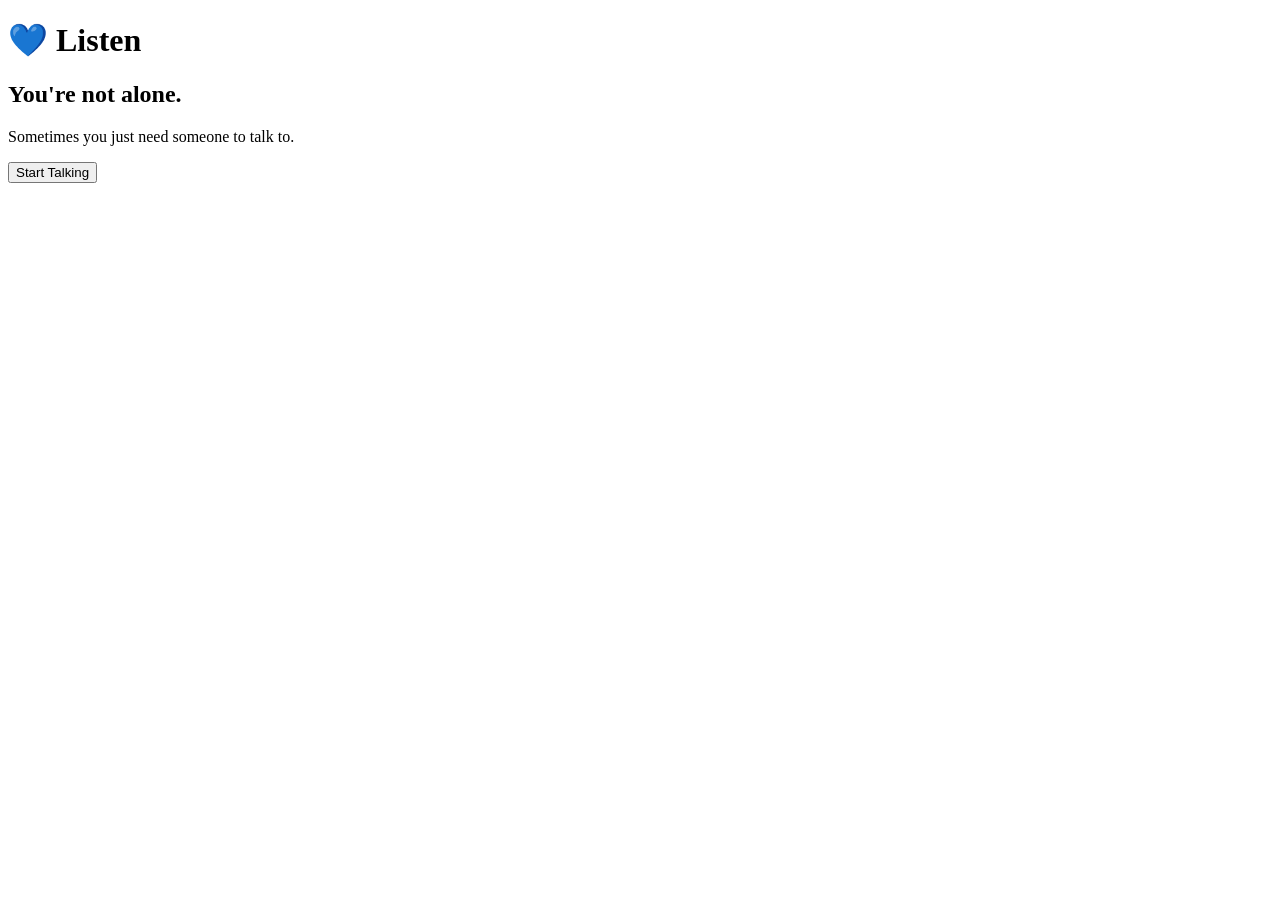
==== index.html @ 43df296c "Add initial HTML structure for Listen page" ====
<!DOCTYPE html>

<html>

<head>

    <title>Listen</title>

</head>

<body>

    <h1>💙 Listen</h1>

    <h2>You're not alone.</h2>

    <p>
        Sometimes you just need someone to talk to.
    </p>

    <button>
        Start Talking
    </button>

</body>

</html>
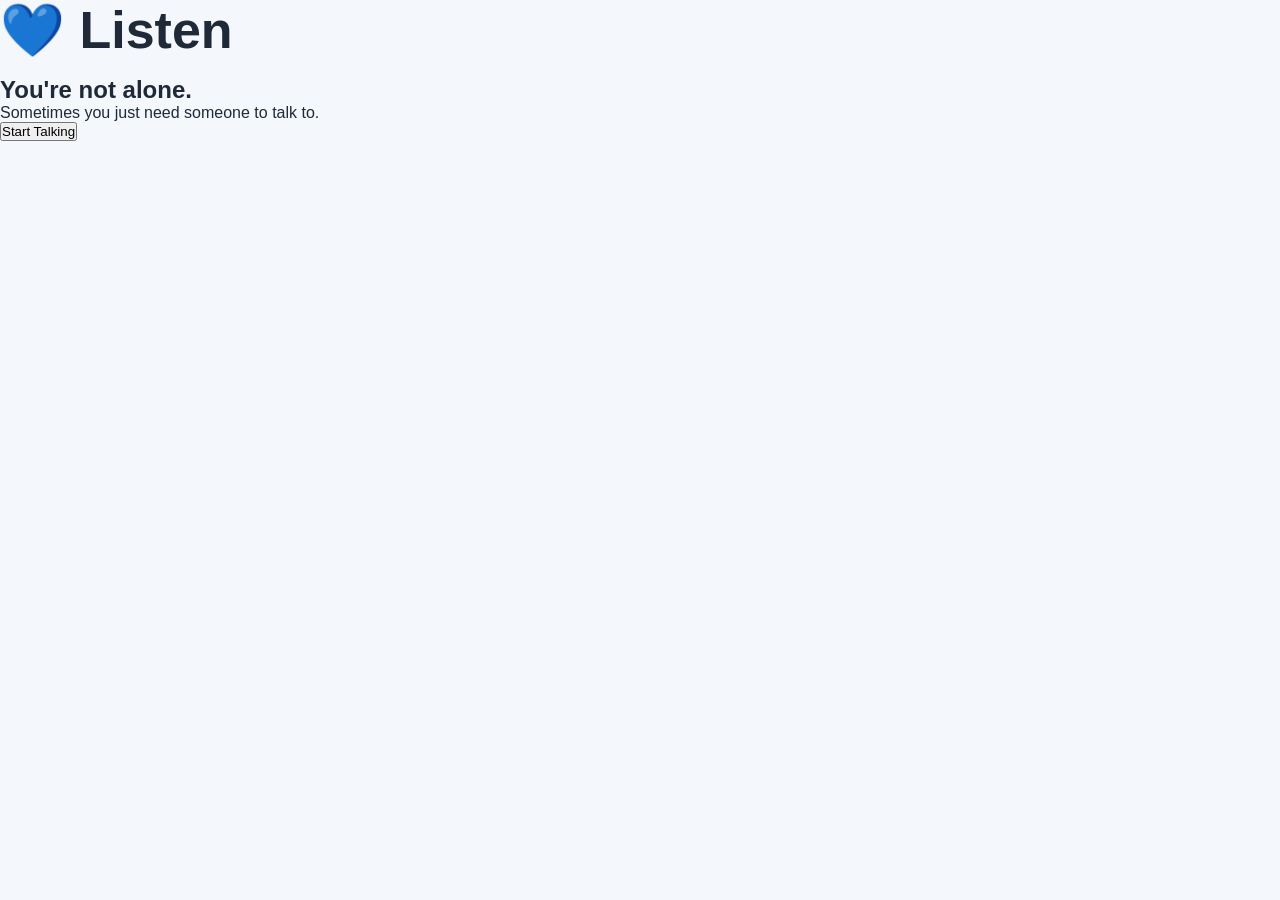
==== commit 19792d88: "Update index.html" ====
--- a/index.html
+++ b/index.html
@@ -4,7 +4,11 @@
 
 <head>
 
-    <title>Listen</title>
+    <title>Listen — Someone to Talk To</title>
+
+    <link rel="stylesheet" href="style.css">
+
+</head>
 
 </head>
 
--- a/style.css
+++ b/style.css
@@ -0,0 +1,133 @@
+* {
+    box-sizing: border-box;
+    margin: 0;
+    padding: 0;
+}
+
+body {
+    font-family: Arial, sans-serif;
+    background: #f4f7fb;
+    color: #1f2937;
+}
+
+
+/* MAIN PAGE */
+
+.home {
+    min-height: 100vh;
+
+    display: flex;
+    justify-content: center;
+    align-items: center;
+
+    padding: 25px;
+}
+
+
+.container {
+    max-width: 650px;
+    text-align: center;
+}
+
+
+/* HEART */
+
+.logo {
+    font-size: 65px;
+    margin-bottom: 25px;
+}
+
+
+/* TITLE */
+
+h1 {
+    font-size: 52px;
+    font-weight: 700;
+    margin-bottom: 15px;
+}
+
+
+/* SUBTITLE */
+
+.subtitle {
+    font-size: 22px;
+    color: #4b5563;
+    margin-bottom: 20px;
+}
+
+
+/* DESCRIPTION */
+
+.description {
+    font-size: 17px;
+    line-height: 1.7;
+
+    color: #6b7280;
+
+    margin-bottom: 35px;
+}
+
+
+/* BUTTON */
+
+.start-button {
+
+    display: inline-block;
+
+    padding: 16px 35px;
+
+    border-radius: 30px;
+
+    background: #2563eb;
+
+    color: white;
+
+    text-decoration: none;
+
+    font-size: 17px;
+
+    transition: 0.2s;
+}
+
+
+.start-button:hover {
+
+    transform: translateY(-2px);
+
+    background: #1d4ed8;
+}
+
+
+/* SMALL TEXT */
+
+.small-text {
+
+    margin-top: 22px;
+
+    font-size: 13px;
+
+    color: #9ca3af;
+}
+
+
+/* MOBILE */
+
+@media (max-width: 600px) {
+
+    h1 {
+        font-size: 38px;
+    }
+
+    .subtitle {
+        font-size: 19px;
+    }
+
+    .description {
+        font-size: 16px;
+    }
+
+    .logo {
+        font-size: 55px;
+    }
+
+}
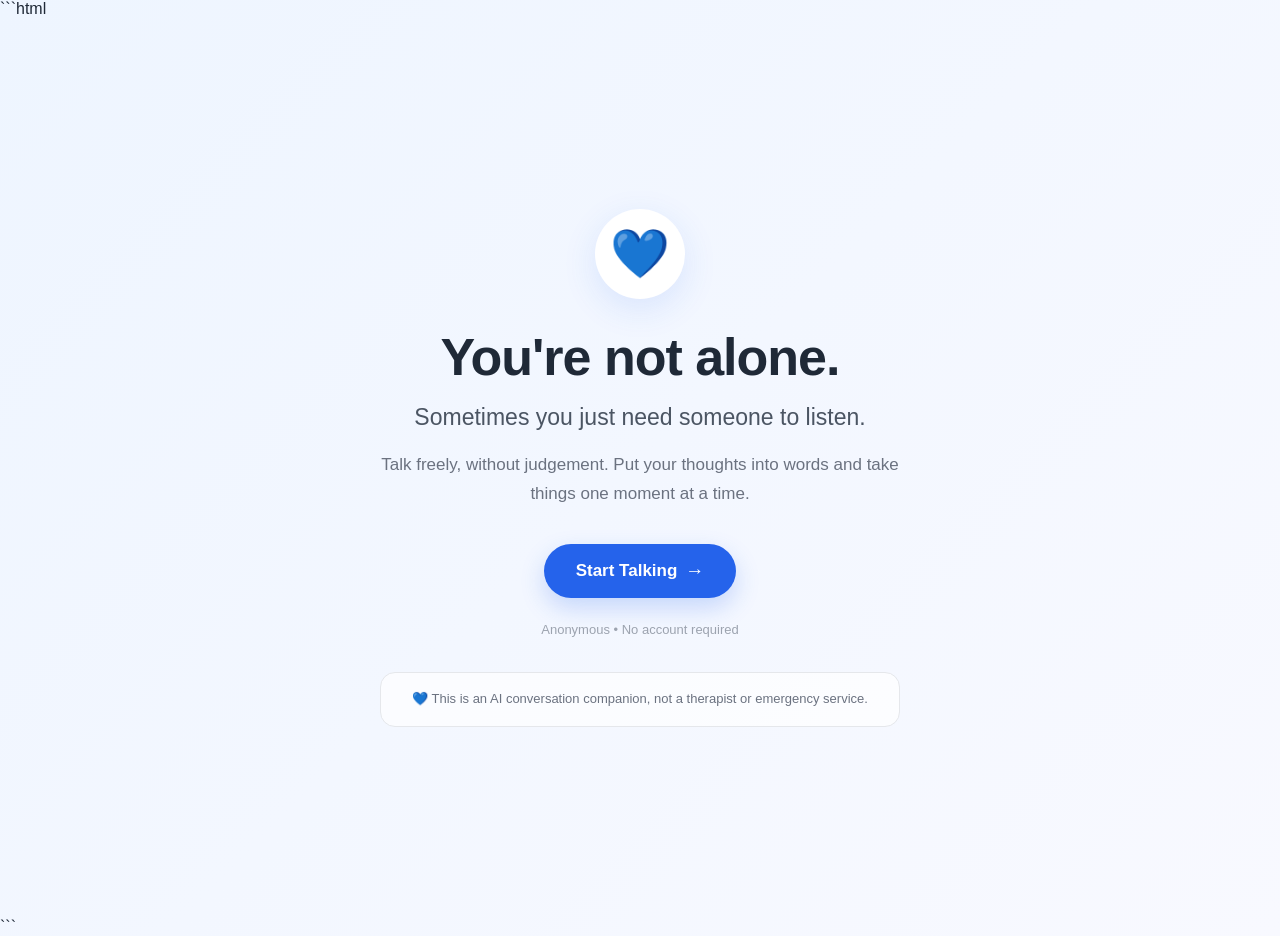
==== commit d1a1c694: "Update index.html" ====
--- a/index.html
+++ b/index.html
@@ -1,31 +1,396 @@
+```html
 <!DOCTYPE html>
-
-<html>
+<html lang="en">
 
 <head>
 
+    <meta charset="UTF-8">
+
+    <meta
+        name="viewport"
+        content="width=device-width, initial-scale=1.0"
+    >
+
     <title>Listen — Someone to Talk To</title>
 
-    <link rel="stylesheet" href="style.css">
+    <style>
+
+        * {
+            box-sizing: border-box;
+            margin: 0;
+            padding: 0;
+        }
+
+
+        body {
+
+            font-family:
+                -apple-system,
+                BlinkMacSystemFont,
+                "Segoe UI",
+                Arial,
+                sans-serif;
+
+            background:
+                linear-gradient(
+                    135deg,
+                    #eef5ff,
+                    #f8f9ff
+                );
+
+            color: #1f2937;
+
+            min-height: 100vh;
+
+        }
+
+
+        /* MAIN PAGE */
+
+        .home {
+
+            min-height: 100vh;
+
+            display: flex;
+
+            justify-content: center;
+
+            align-items: center;
+
+            padding: 25px;
+
+        }
+
+
+        .container {
+
+            width: 100%;
+
+            max-width: 650px;
+
+            text-align: center;
+
+        }
+
+
+        /* LOGO */
+
+        .logo {
+
+            width: 90px;
+
+            height: 90px;
+
+            margin: 0 auto 30px;
+
+            border-radius: 50%;
+
+            display: flex;
+
+            align-items: center;
+
+            justify-content: center;
+
+            background: white;
+
+            box-shadow:
+                0 10px 35px rgba(37, 99, 235, 0.12);
+
+            font-size: 48px;
+
+        }
+
+
+        /* TITLE */
+
+        h1 {
+
+            font-size: 52px;
+
+            line-height: 1.1;
+
+            font-weight: 700;
+
+            letter-spacing: -1px;
+
+            margin-bottom: 18px;
+
+        }
+
+
+        /* SUBTITLE */
+
+        .subtitle {
+
+            font-size: 23px;
+
+            color: #4b5563;
+
+            margin-bottom: 20px;
+
+        }
+
+
+        /* DESCRIPTION */
+
+        .description {
+
+            max-width: 520px;
+
+            margin: 0 auto 35px;
+
+            font-size: 17px;
+
+            line-height: 1.7;
+
+            color: #6b7280;
+
+        }
+
+
+        /* BUTTON */
+
+        .start-button {
+
+            display: inline-flex;
+
+            align-items: center;
+
+            justify-content: center;
+
+            gap: 8px;
+
+            padding: 16px 32px;
+
+            border-radius: 30px;
+
+            background: #2563eb;
+
+            color: white;
+
+            text-decoration: none;
+
+            font-size: 17px;
+
+            font-weight: 600;
+
+            box-shadow:
+                0 10px 25px rgba(37, 99, 235, 0.22);
+
+            transition:
+                transform 0.2s ease,
+                box-shadow 0.2s ease,
+                background 0.2s ease;
+
+        }
+
+
+        .start-button:hover {
+
+            background: #1d4ed8;
+
+            transform: translateY(-2px);
+
+            box-shadow:
+                0 14px 30px rgba(37, 99, 235, 0.28);
+
+        }
+
+
+        .arrow {
+
+            font-size: 19px;
+
+        }
+
+
+        /* TRUST TEXT */
+
+        .small-text {
+
+            margin-top: 24px;
+
+            font-size: 13px;
+
+            color: #9ca3af;
+
+        }
+
+
+        /* INFORMATION BOX */
+
+        .info {
+
+            margin: 35px auto 0;
+
+            max-width: 520px;
+
+            padding: 16px 20px;
+
+            border-radius: 15px;
+
+            background: rgba(255, 255, 255, 0.7);
+
+            border: 1px solid #e5e7eb;
+
+            color: #6b7280;
+
+            font-size: 13px;
+
+            line-height: 1.6;
+
+        }
+
+
+        /* MOBILE */
+
+        @media (max-width: 600px) {
+
+            .home {
+
+                padding: 20px;
+
+            }
+
+
+            .logo {
+
+                width: 75px;
+
+                height: 75px;
+
+                font-size: 40px;
+
+                margin-bottom: 25px;
+
+            }
+
+
+            h1 {
+
+                font-size: 38px;
+
+            }
+
+
+            .subtitle {
+
+                font-size: 19px;
+
+            }
+
+
+            .description {
+
+                font-size: 16px;
+
+            }
+
+
+            .start-button {
+
+                width: 100%;
+
+                max-width: 300px;
+
+            }
+
+        }
+
+    </style>
 
 </head>
 
-</head>
 
 <body>
 
-    <h1>💙 Listen</h1>
-
-    <h2>You're not alone.</h2>
-
-    <p>
-        Sometimes you just need someone to talk to.
-    </p>
-
-    <button>
-        Start Talking
-    </button>
+
+    <main class="home">
+
+
+        <div class="container">
+
+
+            <!-- LOGO -->
+
+            <div class="logo">
+
+                💙
+
+            </div>
+
+
+            <!-- TITLE -->
+
+            <h1>
+
+                You're not alone.
+
+            </h1>
+
+
+            <!-- SUBTITLE -->
+
+            <p class="subtitle">
+
+                Sometimes you just need someone to listen.
+
+            </p>
+
+
+            <!-- DESCRIPTION -->
+
+            <p class="description">
+
+                Talk freely, without judgement.
+                Put your thoughts into words
+                and take things one moment at a time.
+
+            </p>
+
+
+            <!-- START BUTTON -->
+
+            <a
+                href="chat.html"
+                class="start-button"
+            >
+
+                Start Talking
+
+                <span class="arrow">
+                    →
+                </span>
+
+            </a>
+
+
+            <!-- SMALL TEXT -->
+
+            <p class="small-text">
+
+                Anonymous • No account required
+
+            </p>
+
+
+            <!-- INFORMATION -->
+
+            <div class="info">
+
+                💙 This is an AI conversation companion,
+                not a therapist or emergency service.
+
+            </div>
+
+
+        </div>
+
+
+    </main>
+
 
 </body>
 
 </html>
+```
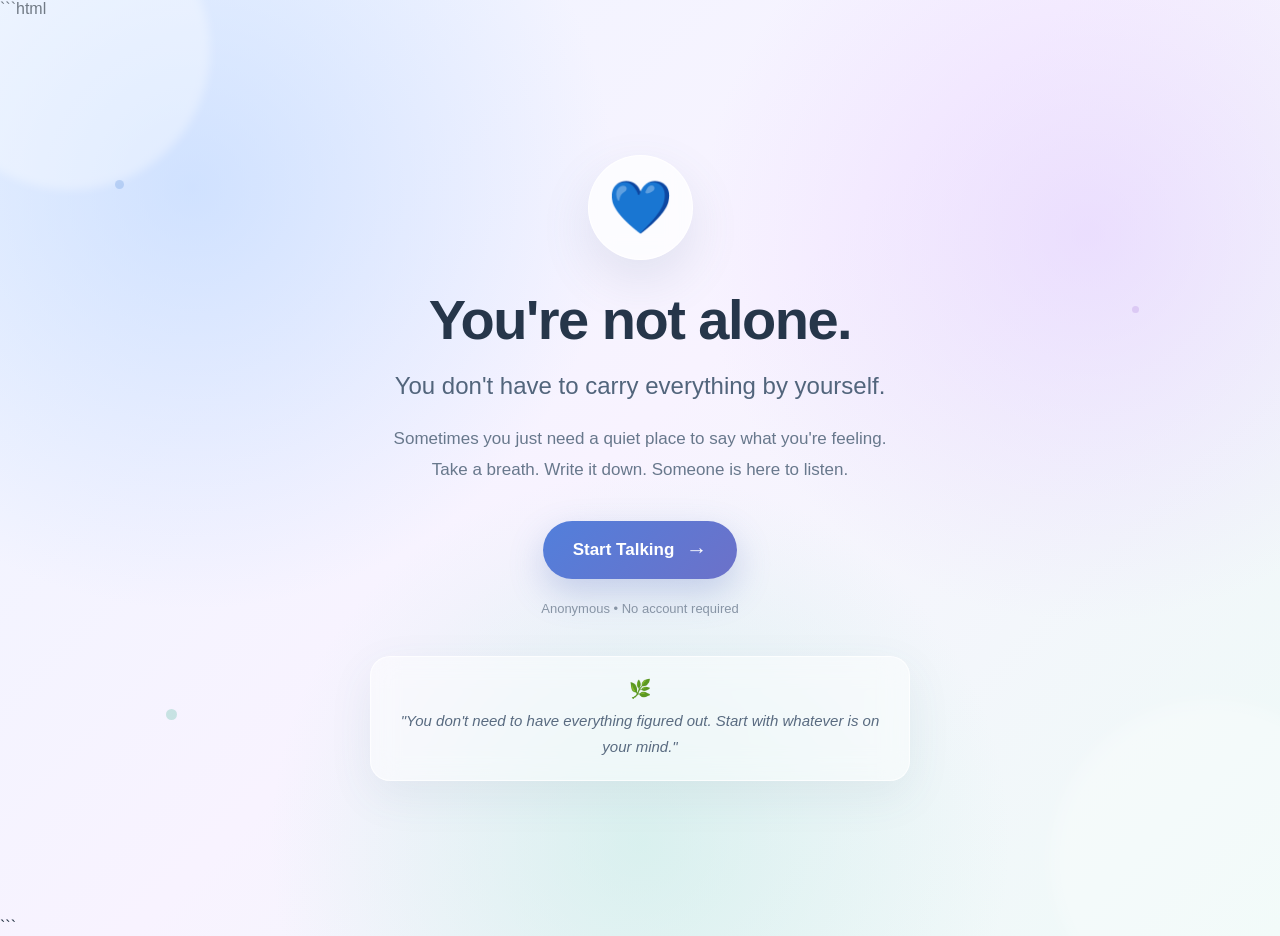
==== commit e3be941c: "Update index.html" ====
--- a/index.html
+++ b/index.html
@@ -6,12 +6,11 @@
 
     <meta charset="UTF-8">
 
-    <meta
-        name="viewport"
-        content="width=device-width, initial-scale=1.0"
-    >
-
-    <title>Listen — Someone to Talk To</title>
+    <meta name="viewport"
+          content="width=device-width, initial-scale=1.0">
+
+    <title>Listen — A Place to Talk</title>
+
 
     <style>
 
@@ -31,33 +30,107 @@
                 Arial,
                 sans-serif;
 
+            min-height: 100vh;
+
+            color: #263445;
+
+            overflow-x: hidden;
+
             background:
+
+                radial-gradient(
+                    circle at 15% 20%,
+                    rgba(180, 210, 255, 0.55),
+                    transparent 32%
+                ),
+
+                radial-gradient(
+                    circle at 85% 25%,
+                    rgba(224, 200, 255, 0.50),
+                    transparent 30%
+                ),
+
+                radial-gradient(
+                    circle at 50% 90%,
+                    rgba(190, 235, 225, 0.50),
+                    transparent 35%
+                ),
+
                 linear-gradient(
                     135deg,
-                    #eef5ff,
-                    #f8f9ff
+                    #eef5ff 0%,
+                    #f8f3ff 48%,
+                    #eefaf7 100%
                 );
 
-            color: #1f2937;
+        }
+
+
+        /* SOFT FLOATING LIGHTS */
+
+        body::before {
+
+            content: "";
+
+            position: fixed;
+
+            width: 280px;
+            height: 280px;
+
+            border-radius: 50%;
+
+            background:
+                rgba(255, 255, 255, 0.35);
+
+            filter: blur(5px);
+
+            top: -90px;
+            left: -70px;
+
+            pointer-events: none;
+
+        }
+
+
+        body::after {
+
+            content: "";
+
+            position: fixed;
+
+            width: 320px;
+            height: 320px;
+
+            border-radius: 50%;
+
+            background:
+                rgba(255, 255, 255, 0.28);
+
+            filter: blur(8px);
+
+            bottom: -120px;
+            right: -90px;
+
+            pointer-events: none;
+
+        }
+
+
+        /* MAIN */
+
+        .home {
 
             min-height: 100vh;
 
-        }
-
-
-        /* MAIN PAGE */
-
-        .home {
-
-            min-height: 100vh;
-
             display: flex;
 
             justify-content: center;
 
             align-items: center;
 
-            padding: 25px;
+            padding: 30px 20px;
+
+            position: relative;
 
         }
 
@@ -66,10 +139,14 @@
 
             width: 100%;
 
-            max-width: 650px;
+            max-width: 680px;
 
             text-align: center;
 
+            position: relative;
+
+            z-index: 2;
+
         }
 
 
@@ -77,9 +154,9 @@
 
         .logo {
 
-            width: 90px;
-
-            height: 90px;
+            width: 105px;
+
+            height: 105px;
 
             margin: 0 auto 30px;
 
@@ -91,12 +168,39 @@
 
             justify-content: center;
 
-            background: white;
+            font-size: 52px;
+
+            background:
+
+                rgba(255, 255, 255, 0.70);
+
+            border:
+
+                1px solid rgba(255,255,255,0.85);
 
             box-shadow:
-                0 10px 35px rgba(37, 99, 235, 0.12);
-
-            font-size: 48px;
+
+                0 20px 50px
+                rgba(90, 110, 150, 0.14);
+
+            backdrop-filter: blur(12px);
+
+            animation:
+
+                gentleFloat 5s ease-in-out infinite;
+
+        }
+
+
+        @keyframes gentleFloat {
+
+            0%, 100% {
+                transform: translateY(0);
+            }
+
+            50% {
+                transform: translateY(-7px);
+            }
 
         }
 
@@ -105,26 +209,30 @@
 
         h1 {
 
-            font-size: 52px;
-
-            line-height: 1.1;
+            font-size: 56px;
+
+            line-height: 1.08;
 
             font-weight: 700;
 
-            letter-spacing: -1px;
+            letter-spacing: -1.5px;
+
+            color: #26364a;
 
             margin-bottom: 18px;
 
         }
 
 
-        /* SUBTITLE */
+        /* SUPPORTIVE LINE */
 
         .subtitle {
 
-            font-size: 23px;
-
-            color: #4b5563;
+            font-size: 24px;
+
+            line-height: 1.5;
+
+            color: #52657c;
 
             margin-bottom: 20px;
 
@@ -135,109 +243,216 @@
 
         .description {
 
-            max-width: 520px;
-
-            margin: 0 auto 35px;
+            max-width: 550px;
+
+            margin: 0 auto 36px;
 
             font-size: 17px;
 
+            line-height: 1.8;
+
+            color: #68788c;
+
+        }
+
+
+        /* BUTTON */
+
+        .start-button {
+
+            display: inline-flex;
+
+            align-items: center;
+
+            justify-content: center;
+
+            gap: 12px;
+
+            min-width: 190px;
+
+            padding: 17px 30px;
+
+            border-radius: 35px;
+
+            background:
+
+                linear-gradient(
+                    135deg,
+                    #527fdb,
+                    #6c71c9
+                );
+
+            color: white;
+
+            text-decoration: none;
+
+            font-size: 17px;
+
+            font-weight: 600;
+
+            box-shadow:
+
+                0 14px 35px
+                rgba(82, 112, 190, 0.28);
+
+            transition:
+
+                transform 0.25s ease,
+                box-shadow 0.25s ease;
+
+        }
+
+
+        .start-button:hover {
+
+            transform: translateY(-3px);
+
+            box-shadow:
+
+                0 18px 40px
+                rgba(82, 112, 190, 0.35);
+
+        }
+
+
+        .arrow {
+
+            font-size: 21px;
+
+            transition:
+                transform 0.25s ease;
+
+        }
+
+
+        .start-button:hover .arrow {
+
+            transform: translateX(4px);
+
+        }
+
+
+        /* TRUST */
+
+        .small-text {
+
+            margin-top: 22px;
+
+            font-size: 13px;
+
+            color: #8794a5;
+
+        }
+
+
+        /* SUPPORT CARD */
+
+        .support-card {
+
+            max-width: 540px;
+
+            margin: 40px auto 0;
+
+            padding: 21px 25px;
+
+            border-radius: 20px;
+
+            background:
+
+                rgba(255, 255, 255, 0.48);
+
+            border:
+
+                1px solid
+                rgba(255, 255, 255, 0.70);
+
+            box-shadow:
+
+                0 15px 45px
+                rgba(80, 100, 130, 0.08);
+
+            backdrop-filter: blur(14px);
+
+        }
+
+
+        .support-card .quote {
+
+            font-size: 15px;
+
             line-height: 1.7;
 
-            color: #6b7280;
-
-        }
-
-
-        /* BUTTON */
-
-        .start-button {
-
-            display: inline-flex;
-
-            align-items: center;
-
-            justify-content: center;
-
-            gap: 8px;
-
-            padding: 16px 32px;
-
-            border-radius: 30px;
-
-            background: #2563eb;
-
-            color: white;
-
-            text-decoration: none;
-
-            font-size: 17px;
-
-            font-weight: 600;
-
-            box-shadow:
-                0 10px 25px rgba(37, 99, 235, 0.22);
-
-            transition:
-                transform 0.2s ease,
-                box-shadow 0.2s ease,
-                background 0.2s ease;
-
-        }
-
-
-        .start-button:hover {
-
-            background: #1d4ed8;
-
-            transform: translateY(-2px);
-
-            box-shadow:
-                0 14px 30px rgba(37, 99, 235, 0.28);
-
-        }
-
-
-        .arrow {
-
-            font-size: 19px;
-
-        }
-
-
-        /* TRUST TEXT */
-
-        .small-text {
-
-            margin-top: 24px;
-
-            font-size: 13px;
-
-            color: #9ca3af;
-
-        }
-
-
-        /* INFORMATION BOX */
-
-        .info {
-
-            margin: 35px auto 0;
-
-            max-width: 520px;
-
-            padding: 16px 20px;
-
-            border-radius: 15px;
-
-            background: rgba(255, 255, 255, 0.7);
-
-            border: 1px solid #e5e7eb;
-
-            color: #6b7280;
-
-            font-size: 13px;
-
-            line-height: 1.6;
+            color: #596b80;
+
+            font-style: italic;
+
+        }
+
+
+        .support-card .heart {
+
+            display: block;
+
+            font-size: 18px;
+
+            margin-bottom: 8px;
+
+        }
+
+
+        /* DECORATIVE DOTS */
+
+        .dot {
+
+            position: fixed;
+
+            border-radius: 50%;
+
+            pointer-events: none;
+
+            opacity: 0.45;
+
+        }
+
+
+        .dot-one {
+
+            width: 9px;
+            height: 9px;
+
+            background: #8bb2e8;
+
+            top: 20%;
+
+            left: 9%;
+
+        }
+
+
+        .dot-two {
+
+            width: 7px;
+            height: 7px;
+
+            background: #c7a8e8;
+
+            top: 34%;
+
+            right: 11%;
+
+        }
+
+
+        .dot-three {
+
+            width: 11px;
+            height: 11px;
+
+            background: #8fcfc0;
+
+            bottom: 20%;
+
+            left: 13%;
 
         }
 
@@ -248,16 +463,17 @@
 
             .home {
 
-                padding: 20px;
+                padding:
+                    35px 20px;
 
             }
 
 
             .logo {
 
-                width: 75px;
-
-                height: 75px;
+                width: 82px;
+
+                height: 82px;
 
                 font-size: 40px;
 
@@ -268,7 +484,9 @@
 
             h1 {
 
-                font-size: 38px;
+                font-size: 40px;
+
+                letter-spacing: -1px;
 
             }
 
@@ -282,7 +500,9 @@
 
             .description {
 
-                font-size: 16px;
+                font-size: 15.5px;
+
+                line-height: 1.7;
 
             }
 
@@ -295,6 +515,15 @@
 
             }
 
+
+            .support-card {
+
+                margin-top: 32px;
+
+                padding: 18px;
+
+            }
+
         }
 
     </style>
@@ -305,6 +534,17 @@
 <body>
 
 
+    <!-- DECORATIVE ELEMENTS -->
+
+    <div class="dot dot-one"></div>
+
+    <div class="dot dot-two"></div>
+
+    <div class="dot dot-three"></div>
+
+
+    <!-- MAIN PAGE -->
+
     <main class="home">
 
 
@@ -333,7 +573,8 @@
 
             <p class="subtitle">
 
-                Sometimes you just need someone to listen.
+                You don't have to carry everything
+                by yourself.
 
             </p>
 
@@ -342,14 +583,18 @@
 
             <p class="description">
 
-                Talk freely, without judgement.
-                Put your thoughts into words
-                and take things one moment at a time.
+                Sometimes you just need a quiet place
+                to say what you're feeling.
+
+                <br>
+
+                Take a breath. Write it down.
+                Someone is here to listen.
 
             </p>
 
 
-            <!-- START BUTTON -->
+            <!-- BUTTON -->
 
             <a
                 href="chat.html"
@@ -374,12 +619,22 @@
             </p>
 
 
-            <!-- INFORMATION -->
-
-            <div class="info">
-
-                💙 This is an AI conversation companion,
-                not a therapist or emergency service.
+            <!-- SUPPORTIVE MESSAGE -->
+
+            <div class="support-card">
+
+                <span class="heart">
+                    🌿
+                </span>
+
+                <p class="quote">
+
+                    "You don't need to have
+                    everything figured out.
+                    Start with whatever is
+                    on your mind."
+
+                </p>
 
             </div>
 
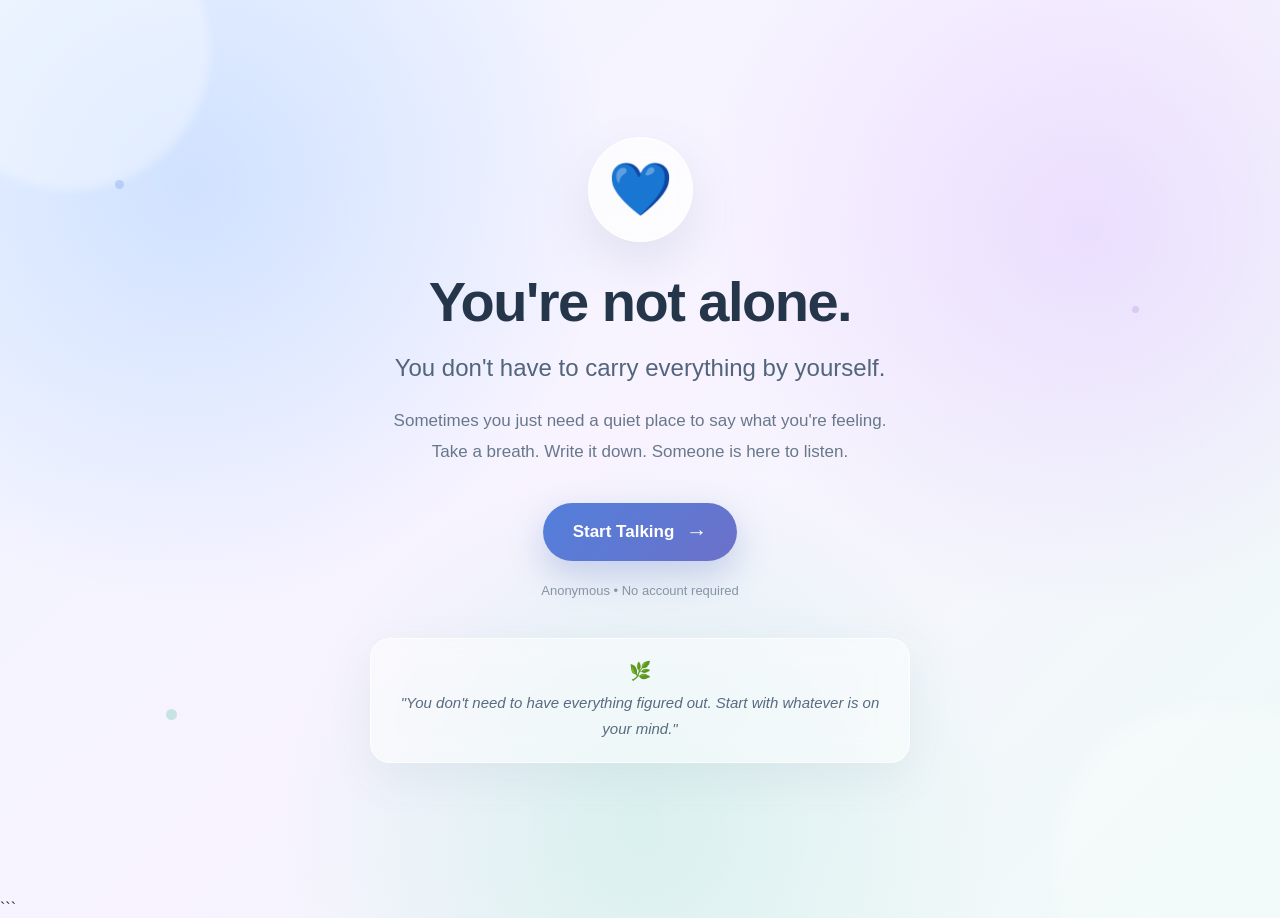
==== commit 5e17a235: "Remove markdown code block from index.html" ====
--- a/index.html
+++ b/index.html
@@ -1,4 +1,3 @@
-```html
 <!DOCTYPE html>
 <html lang="en">
 
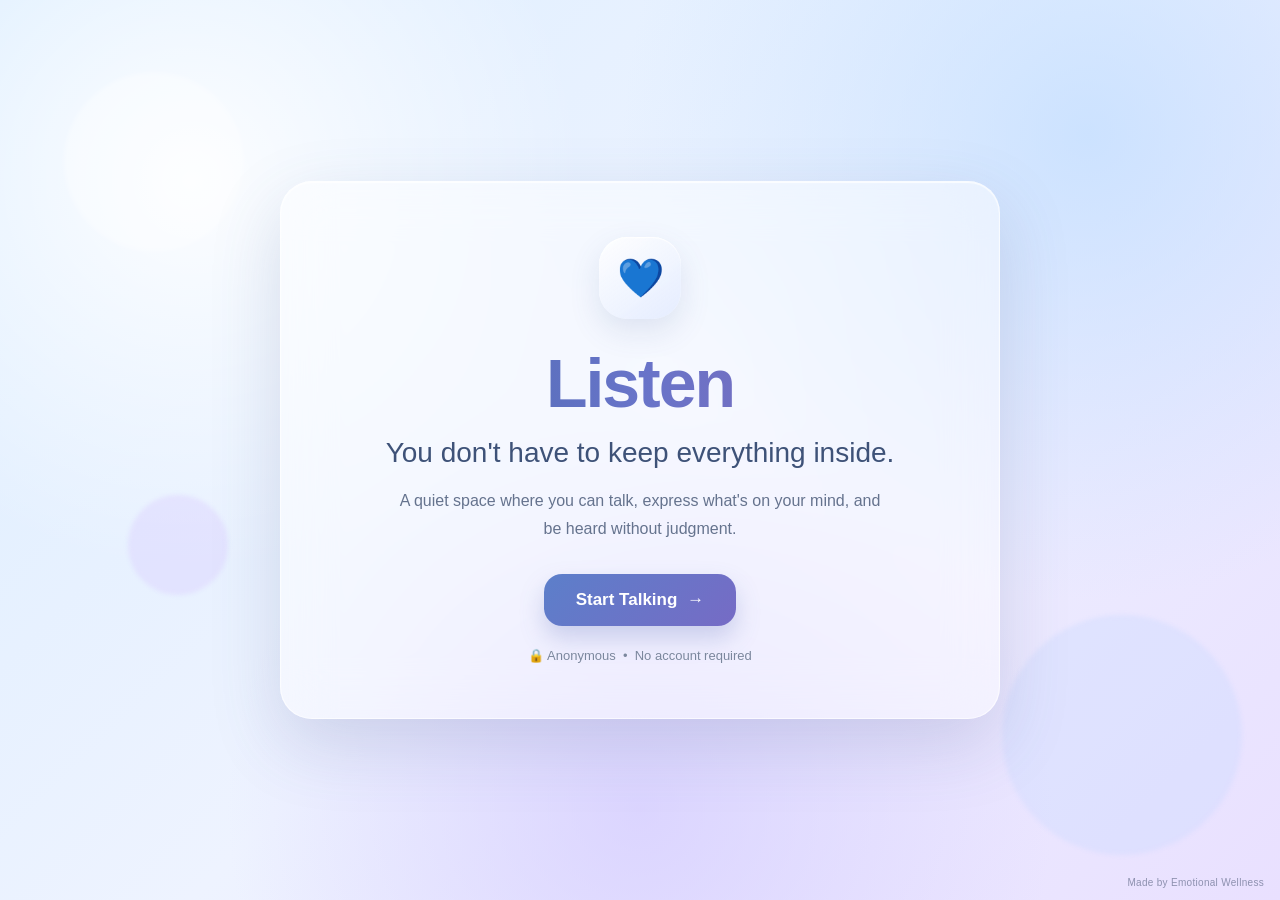
==== commit 3e6cff1a: "Update index.html" ====
--- a/index.html
+++ b/index.html
@@ -1,650 +1,322 @@
 <!DOCTYPE html>
 <html lang="en">
-
 <head>
-
-    <meta charset="UTF-8">
-
-    <meta name="viewport"
-          content="width=device-width, initial-scale=1.0">
-
-    <title>Listen — A Place to Talk</title>
-
-
-    <style>
-
-        * {
-            box-sizing: border-box;
-            margin: 0;
-            padding: 0;
-        }
-
-
-        body {
-
-            font-family:
-                -apple-system,
-                BlinkMacSystemFont,
-                "Segoe UI",
-                Arial,
-                sans-serif;
-
-            min-height: 100vh;
-
-            color: #263445;
-
-            overflow-x: hidden;
-
-            background:
-
-                radial-gradient(
-                    circle at 15% 20%,
-                    rgba(180, 210, 255, 0.55),
-                    transparent 32%
-                ),
-
-                radial-gradient(
-                    circle at 85% 25%,
-                    rgba(224, 200, 255, 0.50),
-                    transparent 30%
-                ),
-
-                radial-gradient(
-                    circle at 50% 90%,
-                    rgba(190, 235, 225, 0.50),
-                    transparent 35%
-                ),
-
-                linear-gradient(
-                    135deg,
-                    #eef5ff 0%,
-                    #f8f3ff 48%,
-                    #eefaf7 100%
-                );
-
-        }
-
-
-        /* SOFT FLOATING LIGHTS */
-
-        body::before {
-
-            content: "";
-
-            position: fixed;
-
-            width: 280px;
-            height: 280px;
-
-            border-radius: 50%;
-
-            background:
-                rgba(255, 255, 255, 0.35);
-
-            filter: blur(5px);
-
-            top: -90px;
-            left: -70px;
-
-            pointer-events: none;
-
-        }
-
-
-        body::after {
-
-            content: "";
-
-            position: fixed;
-
-            width: 320px;
-            height: 320px;
-
-            border-radius: 50%;
-
-            background:
-                rgba(255, 255, 255, 0.28);
-
-            filter: blur(8px);
-
-            bottom: -120px;
-            right: -90px;
-
-            pointer-events: none;
-
-        }
-
-
-        /* MAIN */
-
-        .home {
-
-            min-height: 100vh;
-
-            display: flex;
-
-            justify-content: center;
-
-            align-items: center;
-
-            padding: 30px 20px;
-
-            position: relative;
-
-        }
-
-
-        .container {
-
-            width: 100%;
-
-            max-width: 680px;
-
-            text-align: center;
-
-            position: relative;
-
-            z-index: 2;
-
-        }
-
-
-        /* LOGO */
-
-        .logo {
-
-            width: 105px;
-
-            height: 105px;
-
-            margin: 0 auto 30px;
-
-            border-radius: 50%;
-
-            display: flex;
-
-            align-items: center;
-
-            justify-content: center;
-
-            font-size: 52px;
-
-            background:
-
-                rgba(255, 255, 255, 0.70);
-
-            border:
-
-                1px solid rgba(255,255,255,0.85);
-
-            box-shadow:
-
-                0 20px 50px
-                rgba(90, 110, 150, 0.14);
-
-            backdrop-filter: blur(12px);
-
-            animation:
-
-                gentleFloat 5s ease-in-out infinite;
-
-        }
-
-
-        @keyframes gentleFloat {
-
-            0%, 100% {
-                transform: translateY(0);
-            }
-
-            50% {
-                transform: translateY(-7px);
-            }
-
-        }
-
-
-        /* TITLE */
-
-        h1 {
-
-            font-size: 56px;
-
-            line-height: 1.08;
-
-            font-weight: 700;
-
-            letter-spacing: -1.5px;
-
-            color: #26364a;
-
-            margin-bottom: 18px;
-
-        }
-
-
-        /* SUPPORTIVE LINE */
-
-        .subtitle {
-
-            font-size: 24px;
-
-            line-height: 1.5;
-
-            color: #52657c;
-
-            margin-bottom: 20px;
-
-        }
-
-
-        /* DESCRIPTION */
-
-        .description {
-
-            max-width: 550px;
-
-            margin: 0 auto 36px;
-
-            font-size: 17px;
-
-            line-height: 1.8;
-
-            color: #68788c;
-
-        }
-
-
-        /* BUTTON */
-
-        .start-button {
-
-            display: inline-flex;
-
-            align-items: center;
-
-            justify-content: center;
-
-            gap: 12px;
-
-            min-width: 190px;
-
-            padding: 17px 30px;
-
-            border-radius: 35px;
-
-            background:
-
-                linear-gradient(
-                    135deg,
-                    #527fdb,
-                    #6c71c9
-                );
-
-            color: white;
-
-            text-decoration: none;
-
-            font-size: 17px;
-
-            font-weight: 600;
-
-            box-shadow:
-
-                0 14px 35px
-                rgba(82, 112, 190, 0.28);
-
-            transition:
-
-                transform 0.25s ease,
-                box-shadow 0.25s ease;
-
-        }
-
-
-        .start-button:hover {
-
-            transform: translateY(-3px);
-
-            box-shadow:
-
-                0 18px 40px
-                rgba(82, 112, 190, 0.35);
-
-        }
-
-
-        .arrow {
-
-            font-size: 21px;
-
-            transition:
-                transform 0.25s ease;
-
-        }
-
-
-        .start-button:hover .arrow {
-
-            transform: translateX(4px);
-
-        }
-
-
-        /* TRUST */
-
-        .small-text {
-
-            margin-top: 22px;
-
-            font-size: 13px;
-
-            color: #8794a5;
-
-        }
-
-
-        /* SUPPORT CARD */
-
-        .support-card {
-
-            max-width: 540px;
-
-            margin: 40px auto 0;
-
-            padding: 21px 25px;
-
-            border-radius: 20px;
-
-            background:
-
-                rgba(255, 255, 255, 0.48);
-
-            border:
-
-                1px solid
-                rgba(255, 255, 255, 0.70);
-
-            box-shadow:
-
-                0 15px 45px
-                rgba(80, 100, 130, 0.08);
-
-            backdrop-filter: blur(14px);
-
-        }
-
-
-        .support-card .quote {
-
-            font-size: 15px;
-
-            line-height: 1.7;
-
-            color: #596b80;
-
-            font-style: italic;
-
-        }
-
-
-        .support-card .heart {
-
-            display: block;
-
-            font-size: 18px;
-
-            margin-bottom: 8px;
-
-        }
-
-
-        /* DECORATIVE DOTS */
-
-        .dot {
-
-            position: fixed;
-
-            border-radius: 50%;
-
-            pointer-events: none;
-
-            opacity: 0.45;
-
-        }
-
-
-        .dot-one {
-
-            width: 9px;
-            height: 9px;
-
-            background: #8bb2e8;
-
-            top: 20%;
-
-            left: 9%;
-
-        }
-
-
-        .dot-two {
-
-            width: 7px;
-            height: 7px;
-
-            background: #c7a8e8;
-
-            top: 34%;
-
-            right: 11%;
-
-        }
-
-
-        .dot-three {
-
-            width: 11px;
-            height: 11px;
-
-            background: #8fcfc0;
-
-            bottom: 20%;
-
-            left: 13%;
-
-        }
-
-
-        /* MOBILE */
-
-        @media (max-width: 600px) {
-
-            .home {
-
-                padding:
-                    35px 20px;
-
-            }
-
-
-            .logo {
-
-                width: 82px;
-
-                height: 82px;
-
-                font-size: 40px;
-
-                margin-bottom: 25px;
-
-            }
-
-
-            h1 {
-
-                font-size: 40px;
-
-                letter-spacing: -1px;
-
-            }
-
-
-            .subtitle {
-
-                font-size: 19px;
-
-            }
-
-
-            .description {
-
-                font-size: 15.5px;
-
-                line-height: 1.7;
-
-            }
-
-
-            .start-button {
-
-                width: 100%;
-
-                max-width: 300px;
-
-            }
-
-
-            .support-card {
-
-                margin-top: 32px;
-
-                padding: 18px;
-
-            }
-
-        }
-
-    </style>
-
+  <meta charset="UTF-8">
+  <meta name="viewport" content="width=device-width, initial-scale=1.0">
+
+  <title>Listen — Emotional Wellness</title>
+
+  <style>
+    * {
+      margin: 0;
+      padding: 0;
+      box-sizing: border-box;
+    }
+
+    body {
+      min-height: 100vh;
+      font-family: -apple-system, BlinkMacSystemFont, "Segoe UI",
+                   Roboto, Helvetica, Arial, sans-serif;
+
+      background:
+        radial-gradient(circle at 15% 20%, rgba(255,255,255,0.9), transparent 30%),
+        radial-gradient(circle at 85% 15%, rgba(190,220,255,0.7), transparent 35%),
+        radial-gradient(circle at 50% 90%, rgba(210,200,255,0.65), transparent 40%),
+        linear-gradient(135deg, #dceeff, #eef3ff, #e9e0ff);
+
+      display: flex;
+      justify-content: center;
+      align-items: center;
+
+      color: #253858;
+      overflow: hidden;
+    }
+
+    /* Soft floating background circles */
+
+    .circle {
+      position: fixed;
+      border-radius: 50%;
+      filter: blur(2px);
+      opacity: 0.35;
+      pointer-events: none;
+      animation: float 8s ease-in-out infinite;
+    }
+
+    .circle.one {
+      width: 180px;
+      height: 180px;
+      background: #ffffff;
+      top: 8%;
+      left: 5%;
+    }
+
+    .circle.two {
+      width: 240px;
+      height: 240px;
+      background: #c9d9ff;
+      bottom: 5%;
+      right: 3%;
+      animation-delay: 2s;
+    }
+
+    .circle.three {
+      width: 100px;
+      height: 100px;
+      background: #d8c8ff;
+      top: 55%;
+      left: 10%;
+      animation-delay: 4s;
+    }
+
+    @keyframes float {
+      0%, 100% {
+        transform: translateY(0);
+      }
+
+      50% {
+        transform: translateY(-20px);
+      }
+    }
+
+    /* Main card */
+
+    .container {
+      width: min(92%, 720px);
+      padding: 55px 35px;
+      text-align: center;
+
+      background: rgba(255, 255, 255, 0.48);
+      backdrop-filter: blur(25px);
+      -webkit-backdrop-filter: blur(25px);
+
+      border: 1px solid rgba(255, 255, 255, 0.65);
+      border-radius: 32px;
+
+      box-shadow:
+        0 25px 70px rgba(70, 90, 140, 0.18),
+        inset 0 1px 1px rgba(255,255,255,0.8);
+
+      position: relative;
+      z-index: 2;
+    }
+
+    /* Logo */
+
+    .logo {
+      width: 82px;
+      height: 82px;
+
+      margin: 0 auto 25px;
+
+      display: flex;
+      align-items: center;
+      justify-content: center;
+
+      border-radius: 28px;
+
+      background: linear-gradient(
+        145deg,
+        rgba(255,255,255,0.9),
+        rgba(220,230,255,0.65)
+      );
+
+      box-shadow:
+        0 12px 30px rgba(80,100,160,0.15),
+        inset 0 1px 1px rgba(255,255,255,0.9);
+
+      font-size: 38px;
+    }
+
+    /* Heading */
+
+    h1 {
+      font-size: clamp(42px, 8vw, 68px);
+      font-weight: 700;
+      letter-spacing: -2px;
+      margin-bottom: 15px;
+
+      background: linear-gradient(
+        90deg,
+        #4267a8,
+        #6874c9,
+        #8567b5
+      );
+
+      -webkit-background-clip: text;
+      -webkit-text-fill-color: transparent;
+    }
+
+    .tagline {
+      font-size: clamp(20px, 4vw, 28px);
+      font-weight: 500;
+      color: #3e5278;
+      margin-bottom: 18px;
+    }
+
+    .description {
+      max-width: 500px;
+      margin: 0 auto 32px;
+
+      font-size: 16px;
+      line-height: 1.7;
+
+      color: #65738e;
+    }
+
+    /* Button */
+
+    .start-button {
+      display: inline-flex;
+      align-items: center;
+      justify-content: center;
+      gap: 10px;
+
+      padding: 16px 32px;
+
+      border: none;
+      border-radius: 18px;
+
+      background: linear-gradient(
+        135deg,
+        #5c7fca,
+        #766bc5
+      );
+
+      color: white;
+      font-size: 17px;
+      font-weight: 600;
+
+      cursor: pointer;
+      text-decoration: none;
+
+      box-shadow:
+        0 12px 25px rgba(83, 105, 180, 0.25);
+
+      transition: all 0.25s ease;
+    }
+
+    .start-button:hover {
+      transform: translateY(-3px);
+      box-shadow:
+        0 16px 32px rgba(83, 105, 180, 0.32);
+    }
+
+    .start-button:active {
+      transform: translateY(0);
+    }
+
+    /* Privacy line */
+
+    .privacy {
+      margin-top: 22px;
+
+      font-size: 13px;
+      color: #7b879d;
+
+      display: flex;
+      justify-content: center;
+      align-items: center;
+      gap: 7px;
+    }
+
+    /* Bottom right credit */
+
+    .credit {
+      position: fixed;
+
+      right: 16px;
+      bottom: 12px;
+
+      font-size: 10px;
+      letter-spacing: 0.3px;
+
+      color: rgba(65, 78, 110, 0.55);
+
+      z-index: 10;
+
+      user-select: none;
+    }
+
+    /* Mobile */
+
+    @media (max-width: 600px) {
+
+      .container {
+        padding: 42px 22px;
+        border-radius: 27px;
+      }
+
+      .logo {
+        width: 70px;
+        height: 70px;
+        font-size: 32px;
+        border-radius: 23px;
+      }
+
+      .description {
+        font-size: 15px;
+      }
+
+      .start-button {
+        width: 100%;
+        max-width: 300px;
+      }
+
+      .credit {
+        font-size: 9px;
+        right: 10px;
+        bottom: 8px;
+      }
+    }
+  </style>
 </head>
 
-
 <body>
 
-
-    <!-- DECORATIVE ELEMENTS -->
-
-    <div class="dot dot-one"></div>
-
-    <div class="dot dot-two"></div>
-
-    <div class="dot dot-three"></div>
-
-
-    <!-- MAIN PAGE -->
-
-    <main class="home">
-
-
-        <div class="container">
-
-
-            <!-- LOGO -->
-
-            <div class="logo">
-
-                💙
-
-            </div>
-
-
-            <!-- TITLE -->
-
-            <h1>
-
-                You're not alone.
-
-            </h1>
-
-
-            <!-- SUBTITLE -->
-
-            <p class="subtitle">
-
-                You don't have to carry everything
-                by yourself.
-
-            </p>
-
-
-            <!-- DESCRIPTION -->
-
-            <p class="description">
-
-                Sometimes you just need a quiet place
-                to say what you're feeling.
-
-                <br>
-
-                Take a breath. Write it down.
-                Someone is here to listen.
-
-            </p>
-
-
-            <!-- BUTTON -->
-
-            <a
-                href="chat.html"
-                class="start-button"
-            >
-
-                Start Talking
-
-                <span class="arrow">
-                    →
-                </span>
-
-            </a>
-
-
-            <!-- SMALL TEXT -->
-
-            <p class="small-text">
-
-                Anonymous • No account required
-
-            </p>
-
-
-            <!-- SUPPORTIVE MESSAGE -->
-
-            <div class="support-card">
-
-                <span class="heart">
-                    🌿
-                </span>
-
-                <p class="quote">
-
-                    "You don't need to have
-                    everything figured out.
-                    Start with whatever is
-                    on your mind."
-
-                </p>
-
-            </div>
-
-
-        </div>
-
-
-    </main>
-
+  <!-- Background decoration -->
+
+  <div class="circle one"></div>
+  <div class="circle two"></div>
+  <div class="circle three"></div>
+
+
+  <!-- Main opening page -->
+
+  <main class="container">
+
+    <div class="logo">
+      💙
+    </div>
+
+    <h1>Listen</h1>
+
+    <div class="tagline">
+      You don't have to keep everything inside.
+    </div>
+
+    <p class="description">
+      A quiet space where you can talk, express what's on your mind,
+      and be heard without judgment.
+    </p>
+
+    <a href="chat.html" class="start-button">
+      Start Talking
+      <span>→</span>
+    </a>
+
+    <div class="privacy">
+      🔒 Anonymous&nbsp; • &nbsp;No account required
+    </div>
+
+  </main>
+
+
+  <!-- Small bottom-right credit -->
+
+  <div class="credit">
+    Made by Emotional Wellness
+  </div>
 
 </body>
-
 </html>
-```
